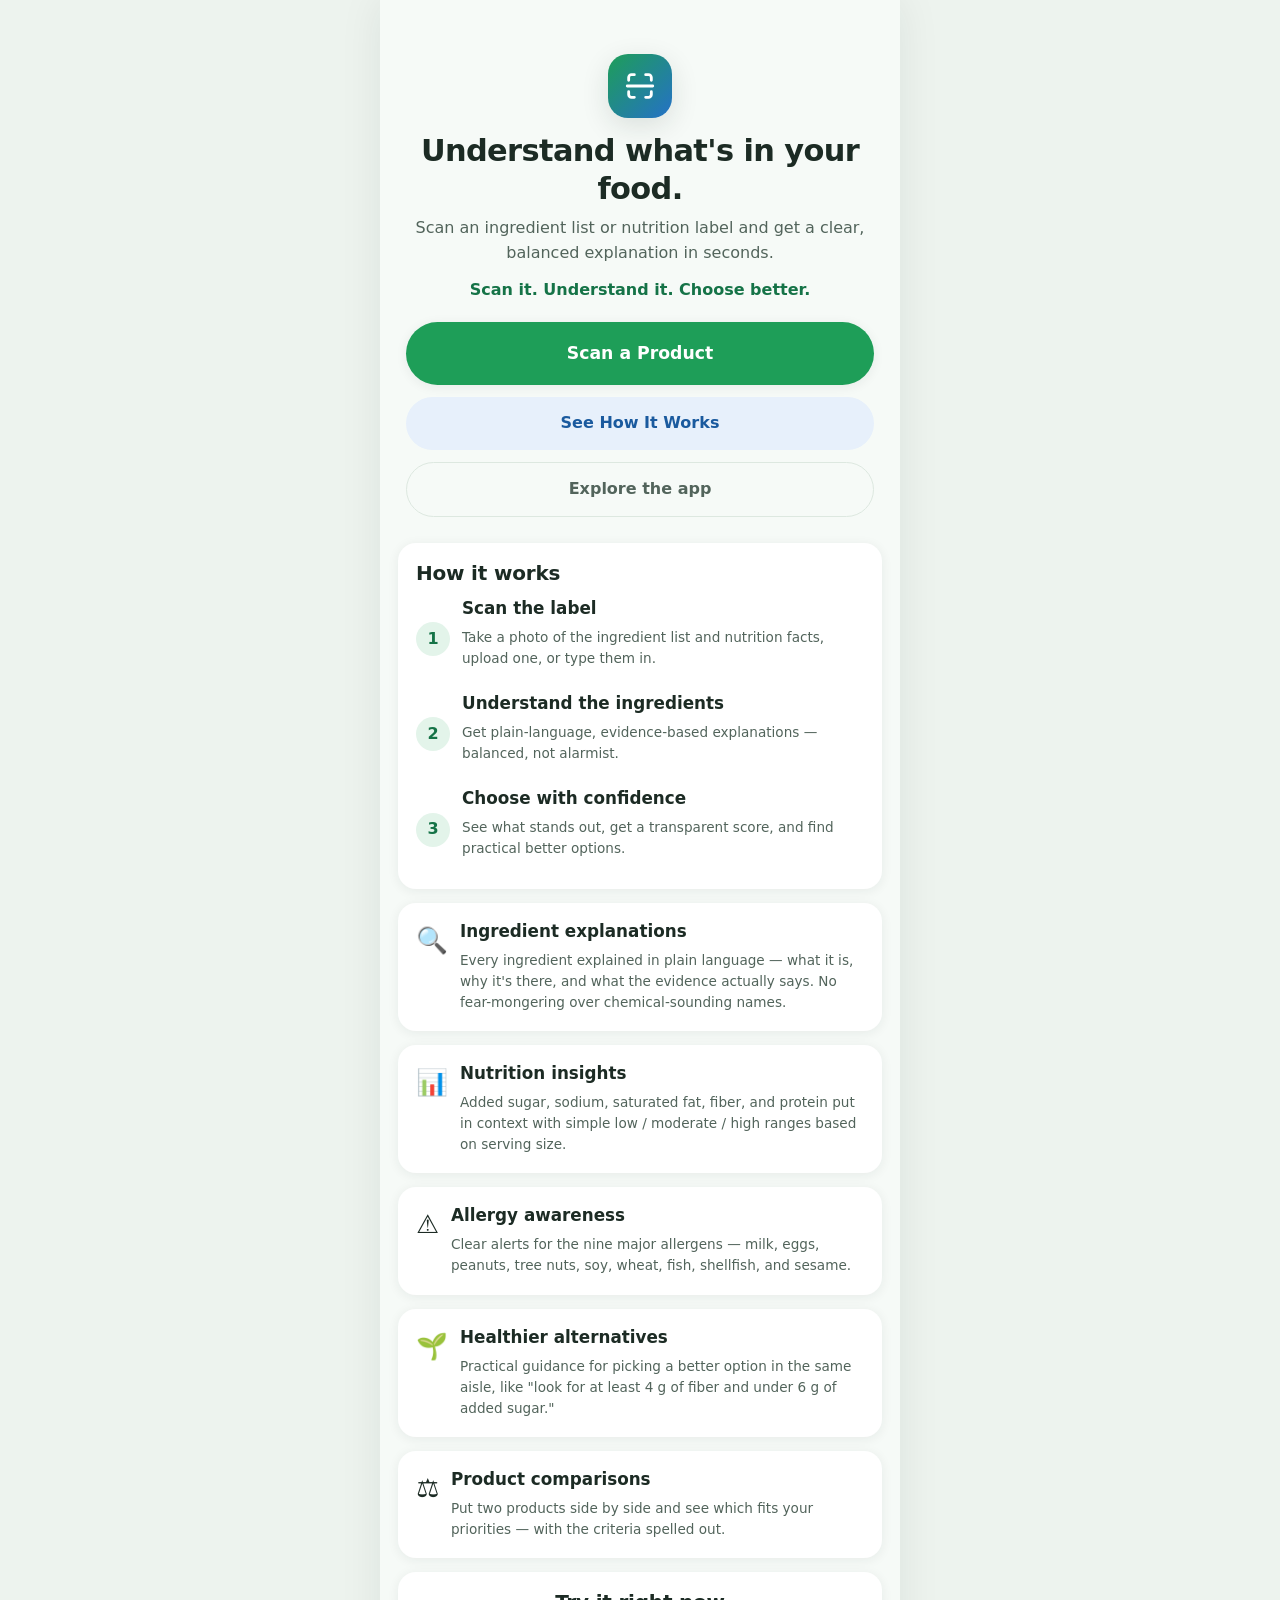
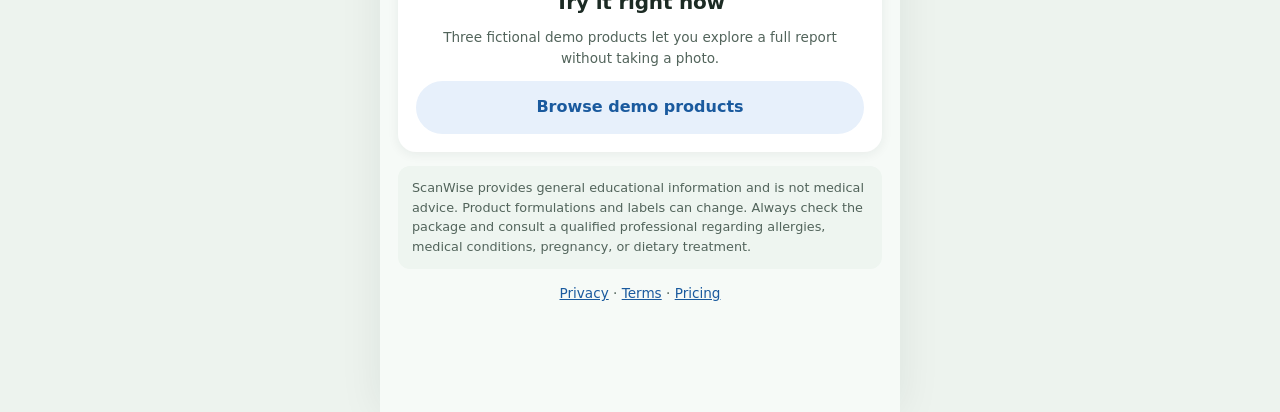
==== index.html @ dbd25b65 "ScanWise MVP: scan, understand, and compare food labels Mobile-first no-build SPA (ES modules) with " ====
<!DOCTYPE html>
<html lang="en">
<head>
  <meta charset="UTF-8" />
  <meta name="viewport" content="width=device-width, initial-scale=1.0, viewport-fit=cover" />
  <meta name="theme-color" content="#f6faf7" />
  <meta name="description" content="ScanWise — Scan a food label and get a clear, balanced explanation of the ingredients and nutrition. Scan it. Understand it. Choose better." />
  <title>ScanWise — Scan it. Understand it. Choose better.</title>
  <link rel="icon" href="data:image/svg+xml,<svg xmlns='http://www.w3.org/2000/svg' viewBox='0 0 100 100'><text y='.9em' font-size='90'>🥦</text></svg>" />
  <link rel="stylesheet" href="styles.css" />
</head>
<body>
  <div id="app-shell">
    <main id="app" tabindex="-1" aria-live="polite"></main>
    <nav id="bottom-nav" class="bottom-nav" aria-label="Main navigation">
      <a href="#/home" data-nav="home" class="nav-item" aria-label="Home">
        <svg viewBox="0 0 24 24" aria-hidden="true"><path d="M3 10.5 12 3l9 7.5" fill="none" stroke="currentColor" stroke-width="2" stroke-linecap="round" stroke-linejoin="round"/><path d="M5 9.5V21h14V9.5" fill="none" stroke="currentColor" stroke-width="2" stroke-linecap="round" stroke-linejoin="round"/></svg>
        <span>Home</span>
      </a>
      <a href="#/history" data-nav="history" class="nav-item" aria-label="History">
        <svg viewBox="0 0 24 24" aria-hidden="true"><circle cx="12" cy="12" r="9" fill="none" stroke="currentColor" stroke-width="2"/><path d="M12 7v5l3.5 2" fill="none" stroke="currentColor" stroke-width="2" stroke-linecap="round"/></svg>
        <span>History</span>
      </a>
      <a href="#/scan" data-nav="scan" class="nav-item nav-scan" aria-label="Scan a product">
        <span class="nav-scan-circle">
          <svg viewBox="0 0 24 24" aria-hidden="true"><path d="M4 8V6a2 2 0 0 1 2-2h2M16 4h2a2 2 0 0 1 2 2v2M20 16v2a2 2 0 0 1-2 2h-2M8 20H6a2 2 0 0 1-2-2v-2M3 12h18" fill="none" stroke="currentColor" stroke-width="2" stroke-linecap="round"/></svg>
        </span>
        <span>Scan</span>
      </a>
      <a href="#/favorites" data-nav="favorites" class="nav-item" aria-label="Favorites">
        <svg viewBox="0 0 24 24" aria-hidden="true"><path d="M12 20s-7-4.35-9.33-8.11C.9 9.03 2.5 5.5 6 5.5c2.06 0 3.4 1.1 4.25 2.3L12 10l1.75-2.2C14.6 6.6 15.94 5.5 18 5.5c3.5 0 5.1 3.53 3.33 6.39C19 15.65 12 20 12 20z" fill="none" stroke="currentColor" stroke-width="2" stroke-linejoin="round"/></svg>
        <span>Favorites</span>
      </a>
      <a href="#/profile" data-nav="profile" class="nav-item" aria-label="Profile">
        <svg viewBox="0 0 24 24" aria-hidden="true"><circle cx="12" cy="8" r="4" fill="none" stroke="currentColor" stroke-width="2"/><path d="M4 20c1.5-3.5 4.5-5 8-5s6.5 1.5 8 5" fill="none" stroke="currentColor" stroke-width="2" stroke-linecap="round"/></svg>
        <span>Profile</span>
      </a>
    </nav>
  </div>
  <div id="toast-region" role="status" aria-live="polite"></div>
  <script type="module" src="js/main.js"></script>
</body>
</html>
---- styles.css ----
/* ScanWise design system — mobile-first, light, friendly.
   Green = guidance/positive, Blue = information. Concern levels always pair
   color with a text label or icon (never color alone). */

:root {
  --bg: #f6faf7;
  --surface: #ffffff;
  --surface-2: #eef5f0;
  --ink: #1c2b24;
  --ink-soft: #52645b;
  --ink-faint: #7d8d85;
  --green: #1e9e58;
  --green-deep: #157347;
  --green-soft: #e3f4ea;
  --blue: #2571c7;
  --blue-deep: #1a5a9e;
  --blue-soft: #e7f0fb;
  --amber: #b45309;
  --amber-soft: #fdf1e0;
  --red: #b3403a;
  --red-soft: #fdeae8;
  --border: #dde8e0;
  --radius: 18px;
  --radius-sm: 12px;
  --shadow: 0 2px 12px rgba(28, 43, 36, 0.07);
  --shadow-lg: 0 8px 28px rgba(28, 43, 36, 0.12);
  --nav-height: 68px;
  --font: "Avenir Next", "Segoe UI", system-ui, -apple-system, "Helvetica Neue", Arial, sans-serif;
}

* { box-sizing: border-box; }

html { scroll-behavior: smooth; }

body {
  margin: 0;
  font-family: var(--font);
  background: var(--bg);
  color: var(--ink);
  line-height: 1.55;
  -webkit-font-smoothing: antialiased;
}

#app-shell {
  max-width: 520px;
  margin: 0 auto;
  min-height: 100vh;
  position: relative;
}

main#app {
  padding: 20px 18px calc(var(--nav-height) + 28px);
  outline: none;
  animation: fade-in 0.25s ease;
}

@keyframes fade-in {
  from { opacity: 0; transform: translateY(6px); }
  to { opacity: 1; transform: none; }
}

@media (prefers-reduced-motion: reduce) {
  *, *::before, *::after { animation: none !important; transition: none !important; }
}

h1, h2, h3 { line-height: 1.25; margin: 0 0 8px; }
h1 { font-size: 1.65rem; letter-spacing: -0.02em; }
h2 { font-size: 1.25rem; letter-spacing: -0.01em; }
h3 { font-size: 1.05rem; }
p { margin: 0 0 12px; }
a { color: var(--blue-deep); }

.muted { color: var(--ink-soft); }
.small { font-size: 0.85rem; }
.center { text-align: center; }

/* ——— Buttons ——— */
.btn {
  display: inline-flex;
  align-items: center;
  justify-content: center;
  gap: 8px;
  font: inherit;
  font-weight: 600;
  border: none;
  border-radius: 999px;
  padding: 14px 22px;
  min-height: 48px;
  cursor: pointer;
  text-decoration: none;
  transition: transform 0.12s ease, box-shadow 0.12s ease, background 0.12s ease;
  -webkit-tap-highlight-color: transparent;
}
.btn:active { transform: scale(0.97); }
.btn:focus-visible, a:focus-visible, .card-toggle:focus-visible, input:focus-visible, textarea:focus-visible, select:focus-visible {
  outline: 3px solid var(--blue);
  outline-offset: 2px;
}
.btn-primary { background: var(--green); color: #fff; box-shadow: var(--shadow); }
.btn-primary:hover { background: var(--green-deep); }
.btn-secondary { background: var(--blue-soft); color: var(--blue-deep); }
.btn-secondary:hover { background: #d8e7f8; }
.btn-ghost { background: transparent; color: var(--ink-soft); border: 1.5px solid var(--border); }
.btn-ghost:hover { background: var(--surface-2); }
.btn-danger { background: var(--red-soft); color: var(--red); }
.btn-block { width: 100%; }
.btn-big { padding: 18px 26px; font-size: 1.08rem; min-height: 58px; }
.btn svg { width: 22px; height: 22px; flex: none; }
.btn[disabled] { opacity: 0.55; cursor: not-allowed; }

/* ——— Cards ——— */
.card {
  background: var(--surface);
  border-radius: var(--radius);
  box-shadow: var(--shadow);
  padding: 18px;
  margin-bottom: 14px;
}
.card h2 { margin-bottom: 12px; }

.stack { display: flex; flex-direction: column; gap: 12px; }
.row { display: flex; align-items: center; gap: 12px; }
.row-between { display: flex; align-items: center; justify-content: space-between; gap: 12px; }

/* ——— Badges & levels ——— */
.badge {
  display: inline-flex;
  align-items: center;
  gap: 5px;
  padding: 4px 11px;
  border-radius: 999px;
  font-size: 0.8rem;
  font-weight: 600;
  white-space: nowrap;
}
.badge-green { background: var(--green-soft); color: var(--green-deep); }
.badge-blue { background: var(--blue-soft); color: var(--blue-deep); }
.badge-amber { background: var(--amber-soft); color: var(--amber); }
.badge-red { background: var(--red-soft); color: var(--red); }
.badge-gray { background: var(--surface-2); color: var(--ink-soft); }

/* ——— Score ring ——— */
.score-ring {
  width: 92px;
  height: 92px;
  border-radius: 50%;
  display: grid;
  place-items: center;
  flex: none;
  position: relative;
}
.score-ring .score-num { font-size: 1.7rem; font-weight: 700; line-height: 1; }
.score-ring .score-max { font-size: 0.7rem; color: var(--ink-soft); }
.score-inner {
  width: 74px; height: 74px; border-radius: 50%;
  background: var(--surface);
  display: flex; flex-direction: column; align-items: center; justify-content: center;
}

/* ——— Bottom navigation ——— */
.bottom-nav {
  position: fixed;
  bottom: 0;
  left: 50%;
  transform: translateX(-50%);
  width: 100%;
  max-width: 520px;
  height: var(--nav-height);
  background: rgba(255, 255, 255, 0.96);
  backdrop-filter: blur(8px);
  border-top: 1px solid var(--border);
  display: flex;
  justify-content: space-around;
  align-items: stretch;
  z-index: 50;
  padding-bottom: env(safe-area-inset-bottom);
}
.nav-item {
  flex: 1;
  display: flex;
  flex-direction: column;
  align-items: center;
  justify-content: center;
  gap: 3px;
  text-decoration: none;
  color: var(--ink-faint);
  font-size: 0.68rem;
  font-weight: 600;
  min-width: 48px;
}
.nav-item svg { width: 24px; height: 24px; }
.nav-item.active { color: var(--green-deep); }
.nav-scan { position: relative; color: var(--ink-faint); }
.nav-scan-circle {
  width: 52px; height: 52px;
  margin-top: -26px;
  border-radius: 50%;
  background: linear-gradient(135deg, var(--green), var(--blue));
  color: #fff;
  display: grid;
  place-items: center;
  box-shadow: var(--shadow-lg);
  border: 3px solid var(--bg);
}
.nav-scan-circle svg { width: 24px; height: 24px; }
.nav-scan.active span:last-child { color: var(--green-deep); }

/* ——— Forms ——— */
label.field-label { display: block; font-weight: 600; font-size: 0.9rem; margin: 0 0 6px; }
input[type="text"], input[type="email"], input[type="password"], input[type="search"], textarea, select {
  width: 100%;
  font: inherit;
  color: var(--ink);
  background: var(--surface);
  border: 1.5px solid var(--border);
  border-radius: var(--radius-sm);
  padding: 12px 14px;
  min-height: 48px;
}
textarea { min-height: 110px; resize: vertical; }

.check-row {
  display: flex;
  align-items: center;
  gap: 12px;
  padding: 12px 4px;
  border-bottom: 1px solid var(--surface-2);
  cursor: pointer;
  min-height: 48px;
}
.check-row:last-child { border-bottom: none; }
.check-row input[type="checkbox"] {
  width: 22px; height: 22px;
  accent-color: var(--green);
  flex: none;
}

/* ——— Expandable ingredient cards ——— */
.ing-card {
  border: 1.5px solid var(--border);
  border-radius: var(--radius-sm);
  margin-bottom: 10px;
  overflow: hidden;
  background: var(--surface);
}
.card-toggle {
  width: 100%;
  display: flex;
  align-items: center;
  justify-content: space-between;
  gap: 10px;
  font: inherit;
  font-weight: 600;
  background: none;
  border: none;
  padding: 14px;
  cursor: pointer;
  text-align: left;
  min-height: 48px;
}
.card-toggle .chev { transition: transform 0.2s ease; flex: none; width: 18px; height: 18px; color: var(--ink-faint); }
.ing-card[data-open="true"] .chev { transform: rotate(180deg); }
.ing-body { padding: 0 14px 14px; display: none; }
.ing-card[data-open="true"] .ing-body { display: block; animation: fade-in 0.2s ease; }
.ing-body dt { font-weight: 600; font-size: 0.82rem; color: var(--ink-soft); margin-top: 10px; }
.ing-body dd { margin: 2px 0 0; font-size: 0.92rem; }

/* ——— Nutrition grid ——— */
.nutri-grid {
  display: grid;
  grid-template-columns: 1fr 1fr;
  gap: 10px;
}
.nutri-cell {
  background: var(--surface-2);
  border-radius: var(--radius-sm);
  padding: 12px;
}
.nutri-cell .nutri-name { font-size: 0.78rem; font-weight: 600; color: var(--ink-soft); }
.nutri-cell .nutri-value { font-size: 1.15rem; font-weight: 700; margin: 2px 0 6px; }

/* ——— Landing ——— */
.hero {
  text-align: center;
  padding: 34px 8px 26px;
}
.logo-mark {
  width: 64px; height: 64px;
  border-radius: 20px;
  background: linear-gradient(135deg, var(--green), var(--blue));
  display: inline-grid;
  place-items: center;
  color: #fff;
  box-shadow: var(--shadow-lg);
  margin-bottom: 14px;
}
.logo-mark svg { width: 34px; height: 34px; }
.hero h1 { font-size: 1.9rem; }
.tagline { color: var(--green-deep); font-weight: 600; }

.step-num {
  width: 34px; height: 34px;
  border-radius: 50%;
  background: var(--green-soft);
  color: var(--green-deep);
  font-weight: 700;
  display: grid;
  place-items: center;
  flex: none;
}

/* ——— Scan page ——— */
.scan-option {
  display: flex;
  align-items: center;
  gap: 14px;
  width: 100%;
  font: inherit;
  text-align: left;
  background: var(--surface);
  border: 1.5px solid var(--border);
  border-radius: var(--radius);
  padding: 16px;
  cursor: pointer;
  transition: border-color 0.12s ease, box-shadow 0.12s ease;
  min-height: 72px;
}
.scan-option:hover { border-color: var(--green); box-shadow: var(--shadow); }
.scan-option .opt-icon {
  width: 46px; height: 46px;
  border-radius: 14px;
  display: grid;
  place-items: center;
  flex: none;
}
.scan-option .opt-icon svg { width: 24px; height: 24px; }

.preview-wrap { position: relative; border-radius: var(--radius); overflow: hidden; background: #0b1512; }
.preview-wrap canvas, .preview-wrap img { display: block; width: 100%; height: auto; touch-action: none; }
.crop-hint {
  position: absolute; inset: auto 0 0 0;
  background: rgba(11, 21, 18, 0.72);
  color: #fff;
  font-size: 0.8rem;
  padding: 8px 12px;
  text-align: center;
}

/* ——— History list ——— */
.scan-item {
  display: flex;
  align-items: center;
  gap: 12px;
  background: var(--surface);
  border-radius: var(--radius);
  box-shadow: var(--shadow);
  padding: 12px;
  margin-bottom: 10px;
  text-decoration: none;
  color: inherit;
}
.scan-thumb {
  width: 52px; height: 52px;
  border-radius: var(--radius-sm);
  background: var(--surface-2);
  display: grid;
  place-items: center;
  font-size: 1.5rem;
  flex: none;
  overflow: hidden;
}
.scan-thumb img { width: 100%; height: 100%; object-fit: cover; }
.scan-item .scan-meta { flex: 1; min-width: 0; }
.scan-item .scan-title { font-weight: 600; overflow: hidden; text-overflow: ellipsis; white-space: nowrap; }
.icon-btn {
  background: none;
  border: none;
  cursor: pointer;
  padding: 10px;
  min-width: 44px; min-height: 44px;
  display: grid;
  place-items: center;
  color: var(--ink-faint);
  border-radius: 50%;
}
.icon-btn:hover { background: var(--surface-2); }
.icon-btn svg { width: 22px; height: 22px; }
.icon-btn.fav-on { color: #d3455b; }

/* ——— Compare table ——— */
.compare-table { width: 100%; border-collapse: collapse; font-size: 0.9rem; }
.compare-table th, .compare-table td { padding: 10px 8px; text-align: left; border-bottom: 1px solid var(--surface-2); vertical-align: top; }
.compare-table th { font-size: 0.78rem; color: var(--ink-soft); }
.compare-better { font-weight: 700; color: var(--green-deep); }

/* ——— Toast ——— */
#toast-region {
  position: fixed;
  bottom: calc(var(--nav-height) + 16px);
  left: 50%;
  transform: translateX(-50%);
  z-index: 100;
  width: min(92vw, 440px);
  pointer-events: none;
}
.toast {
  background: var(--ink);
  color: #fff;
  border-radius: var(--radius-sm);
  padding: 12px 16px;
  margin-top: 8px;
  box-shadow: var(--shadow-lg);
  animation: fade-in 0.25s ease;
  font-size: 0.92rem;
}
.toast-error { background: var(--red); }

/* ——— Progress / spinner ——— */
.progress-bar { height: 8px; background: var(--surface-2); border-radius: 999px; overflow: hidden; }
.progress-fill { height: 100%; background: linear-gradient(90deg, var(--green), var(--blue)); border-radius: 999px; transition: width 0.2s ease; }
.spinner {
  width: 26px; height: 26px;
  border: 3px solid var(--green-soft);
  border-top-color: var(--green);
  border-radius: 50%;
  animation: spin 0.9s linear infinite;
  display: inline-block;
}
@keyframes spin { to { transform: rotate(360deg); } }

/* ——— Pricing ——— */
.plan-card { border: 2px solid var(--border); border-radius: var(--radius); padding: 18px; background: var(--surface); }
.plan-card.plan-plus { border-color: var(--green); position: relative; }
.plan-price { font-size: 1.9rem; font-weight: 700; }
.plan-card ul { padding-left: 20px; margin: 10px 0; }
.plan-card li { margin-bottom: 6px; }

.disclaimer {
  font-size: 0.8rem;
  color: var(--ink-soft);
  background: var(--surface-2);
  border-radius: var(--radius-sm);
  padding: 12px 14px;
}

.empty-state { text-align: center; padding: 40px 16px; color: var(--ink-soft); }
.empty-state .empty-emoji { font-size: 2.6rem; display: block; margin-bottom: 10px; }

.demo-tag { font-size: 0.72rem; font-weight: 700; letter-spacing: 0.04em; text-transform: uppercase; color: var(--blue-deep); background: var(--blue-soft); border-radius: 6px; padding: 2px 7px; }

@media (min-width: 700px) {
  body { background: #edf3ee; }
  #app-shell { background: var(--bg); box-shadow: 0 0 40px rgba(28,43,36,0.08); min-height: 100vh; }
}
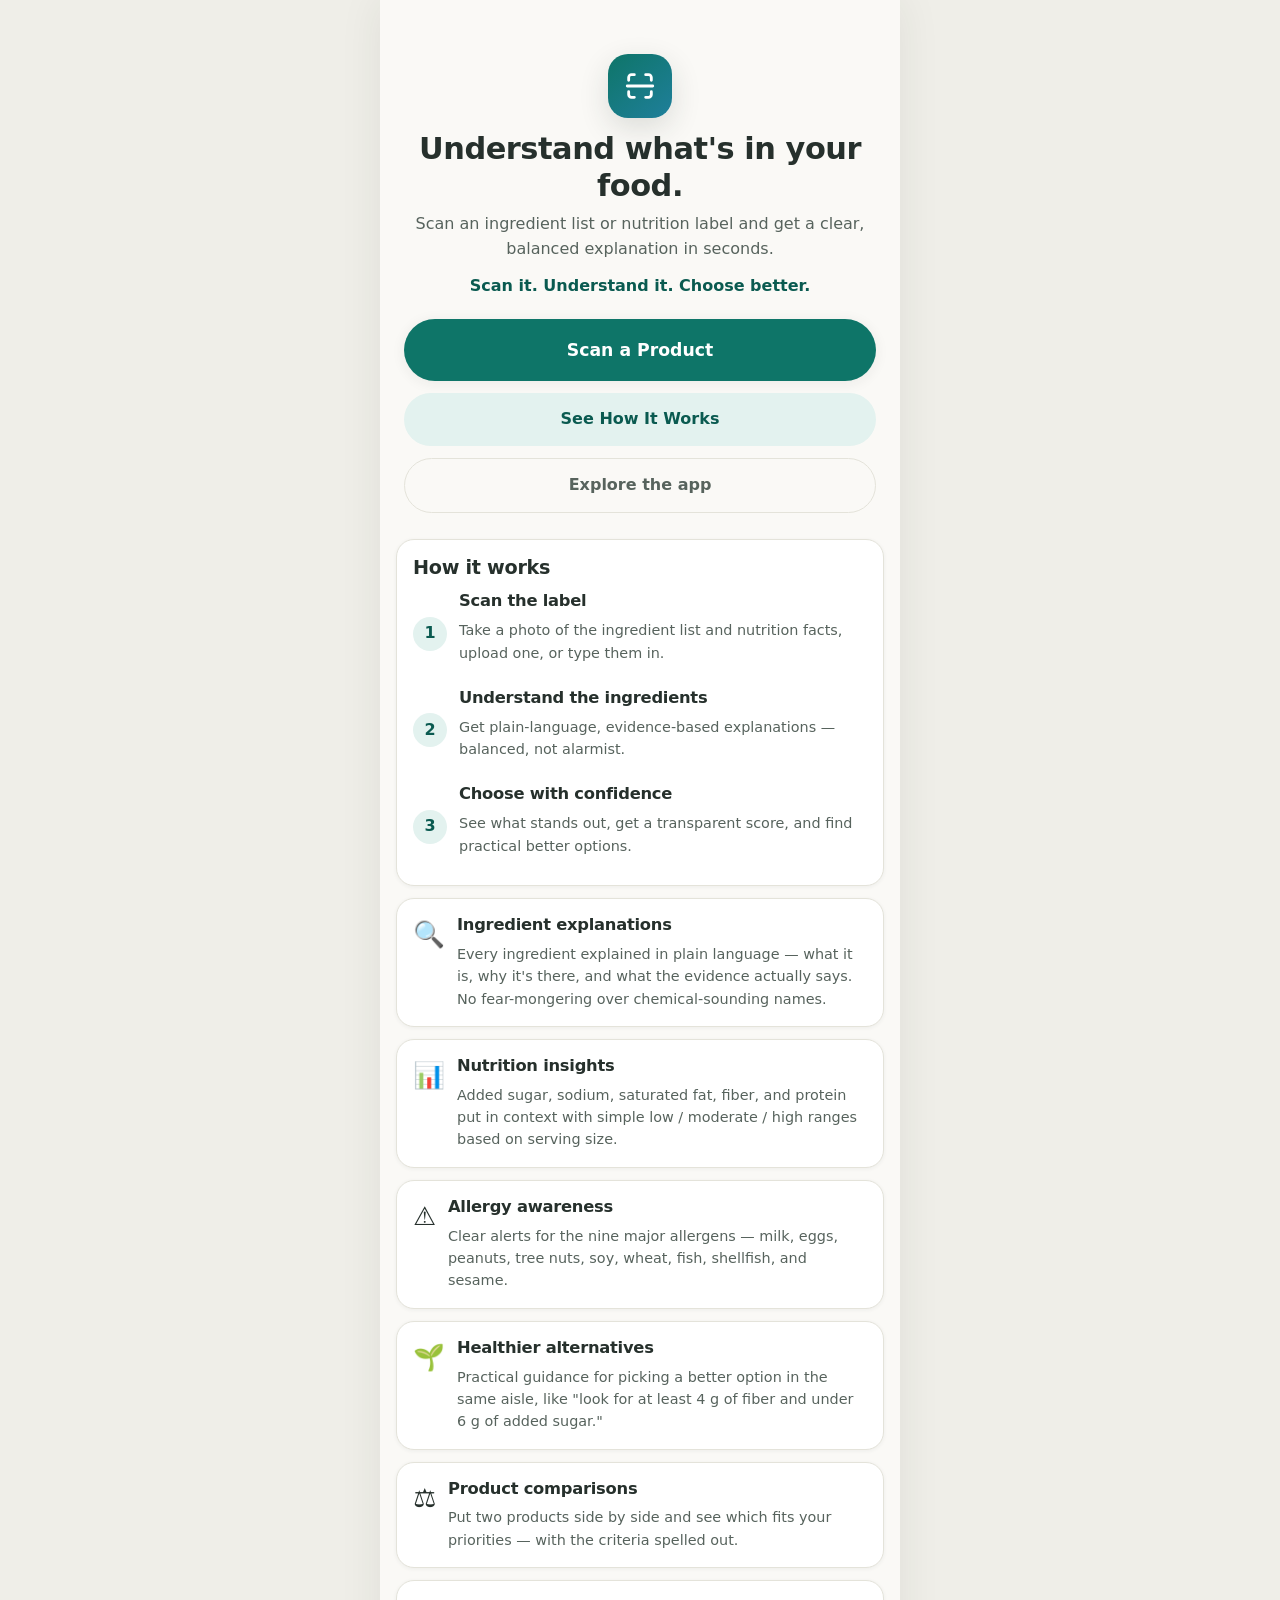
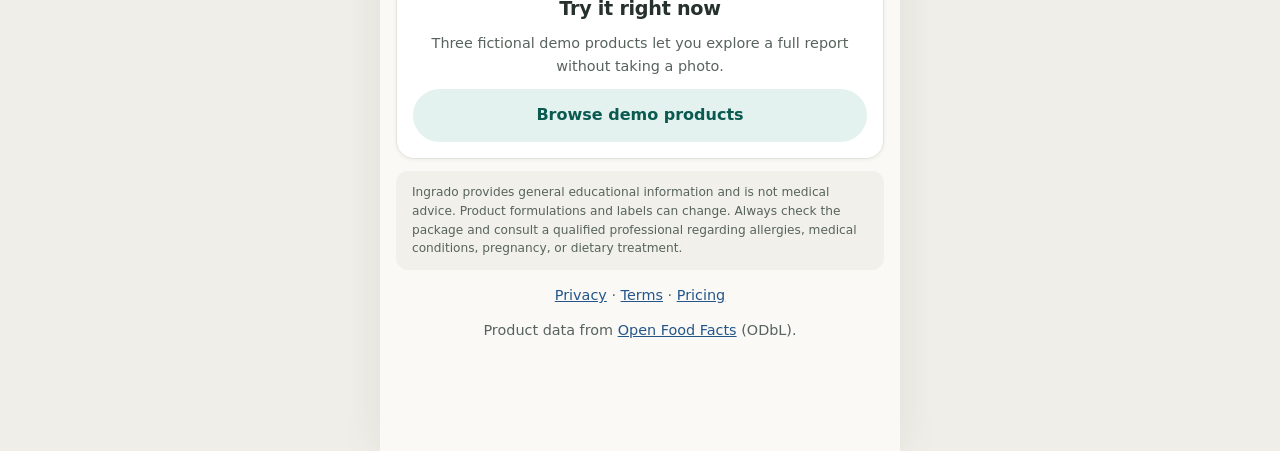
==== commit d669e25b: "Rebrand: ScanWise -> Ingrado Play Store search showed the ScanWise name is crowded, including a dire" ====
--- a/index.html
+++ b/index.html
@@ -4,9 +4,11 @@
   <meta charset="UTF-8" />
   <meta name="viewport" content="width=device-width, initial-scale=1.0, viewport-fit=cover" />
   <meta name="theme-color" content="#f6faf7" />
-  <meta name="description" content="ScanWise — Scan a food label and get a clear, balanced explanation of the ingredients and nutrition. Scan it. Understand it. Choose better." />
-  <title>ScanWise — Scan it. Understand it. Choose better.</title>
-  <link rel="icon" href="data:image/svg+xml,<svg xmlns='http://www.w3.org/2000/svg' viewBox='0 0 100 100'><text y='.9em' font-size='90'>🥦</text></svg>" />
+  <meta name="description" content="Ingrado — Scan a food label and get a clear, balanced explanation of the ingredients and nutrition. Scan it. Understand it. Choose better." />
+  <title>Ingrado — Scan it. Understand it. Choose better.</title>
+  <link rel="icon" href="icon.svg" type="image/svg+xml" />
+  <link rel="apple-touch-icon" href="icon.svg" />
+  <link rel="manifest" href="manifest.webmanifest" />
   <link rel="stylesheet" href="styles.css" />
 </head>
 <body>
--- a/styles.css
+++ b/styles.css
@@ -1,31 +1,90 @@
-/* ScanWise design system — mobile-first, light, friendly.
-   Green = guidance/positive, Blue = information. Concern levels always pair
-   color with a text label or icon (never color alone). */
+/* ==========================================================================
+   Ingrado design system
+   --------------------------------------------------------------------------
+   Token-first: every color, space, radius, shadow, and duration used by the
+   app is defined here. Components reference tokens only — no arbitrary
+   values scattered through views.
+
+   Personality: clean, calm, fresh, trustworthy. Deep teal = trust/primary.
+   Green is an ACTION/positive accent — it never by itself means "healthy",
+   and red never by itself means "dangerous": every colored signal is always
+   paired with a text label.
+   ========================================================================== */
 
 :root {
-  --bg: #f6faf7;
+  /* ——— Color tokens ——— */
+  --color-primary: #0e7568;        /* deep teal — trust, primary actions */
+  --color-primary-deep: #0a5a50;
+  --color-primary-soft: #e3f2ef;
+  --color-action: #1e9e58;         /* fresh green — positive actions */
+  --color-info: #2f6fb2;           /* soft blue — information */
+  --color-info-deep: #24568a;
+  --color-info-soft: #e9f1f9;
+  --color-attention: #b45309;      /* warm amber — attention */
+  --color-attention-soft: #fdf1e0;
+  --color-critical: #b3403a;       /* muted red — meaningful warnings only */
+  --color-critical-soft: #fdeae8;
+  --color-success-soft: #e3f4ea;
+  --color-premium: #6d5bb8;
+  --color-premium-soft: #efecfa;
+
+  --bg: #faf9f6;                   /* warm off-white */
   --surface: #ffffff;
-  --surface-2: #eef5f0;
-  --ink: #1c2b24;
-  --ink-soft: #52645b;
-  --ink-faint: #7d8d85;
-  --green: #1e9e58;
+  --surface-2: #f1f0ea;
+  --ink: #26302c;                  /* dark charcoal, not pure black */
+  --ink-soft: #57635d;
+  --ink-faint: #7f8b85;
+  --border: #e4e3da;
+  --focus: #2563eb;
+  --disabled: #c9cec9;
+
+  /* Back-compat aliases (older components reference these) */
+  --green: var(--color-action);
   --green-deep: #157347;
-  --green-soft: #e3f4ea;
-  --blue: #2571c7;
-  --blue-deep: #1a5a9e;
-  --blue-soft: #e7f0fb;
-  --amber: #b45309;
-  --amber-soft: #fdf1e0;
-  --red: #b3403a;
-  --red-soft: #fdeae8;
-  --border: #dde8e0;
+  --green-soft: var(--color-success-soft);
+  --blue: var(--color-info);
+  --blue-deep: var(--color-info-deep);
+  --blue-soft: var(--color-info-soft);
+  --amber: var(--color-attention);
+  --amber-soft: var(--color-attention-soft);
+  --red: var(--color-critical);
+  --red-soft: var(--color-critical-soft);
+
+  /* ——— Spacing tokens ——— */
+  --space-1: 4px;
+  --space-2: 8px;
+  --space-3: 12px;
+  --space-4: 16px;
+  --space-5: 20px;
+  --space-6: 28px;
+  --space-7: 40px;
+
+  /* ——— Shape & elevation ——— */
+  --radius-sm: 12px;
   --radius: 18px;
-  --radius-sm: 12px;
-  --shadow: 0 2px 12px rgba(28, 43, 36, 0.07);
-  --shadow-lg: 0 8px 28px rgba(28, 43, 36, 0.12);
-  --nav-height: 68px;
+  --radius-lg: 24px;
+  --shadow-sm: 0 1px 4px rgba(38, 48, 44, 0.06);
+  --shadow: 0 2px 14px rgba(38, 48, 44, 0.07);
+  --shadow-lg: 0 10px 30px rgba(38, 48, 44, 0.14);
+
+  /* ——— Motion ——— */
+  --dur-fast: 140ms;
+  --dur: 220ms;
+  --ease: cubic-bezier(0.2, 0.8, 0.3, 1);
+
+  /* ——— Typography scale ——— */
   --font: "Avenir Next", "Segoe UI", system-ui, -apple-system, "Helvetica Neue", Arial, sans-serif;
+  --text-display: 1.9rem;
+  --text-title: 1.55rem;
+  --text-section: 1.2rem;
+  --text-card: 1.02rem;
+  --text-body: 1rem;
+  --text-support: 0.9rem;
+  --text-label: 0.84rem;
+  --text-caption: 0.76rem;
+  --text-score: 1.7rem;
+
+  --nav-height: 70px;
 }
 
 * { box-sizing: border-box; }
@@ -49,9 +108,9 @@
 }
 
 main#app {
-  padding: 20px 18px calc(var(--nav-height) + 28px);
+  padding: var(--space-5) var(--space-4) calc(var(--nav-height) + var(--space-6));
   outline: none;
-  animation: fade-in 0.25s ease;
+  animation: fade-in var(--dur) var(--ease);
 }
 
 @keyframes fade-in {
@@ -63,15 +122,15 @@
   *, *::before, *::after { animation: none !important; transition: none !important; }
 }
 
-h1, h2, h3 { line-height: 1.25; margin: 0 0 8px; }
-h1 { font-size: 1.65rem; letter-spacing: -0.02em; }
-h2 { font-size: 1.25rem; letter-spacing: -0.01em; }
-h3 { font-size: 1.05rem; }
-p { margin: 0 0 12px; }
-a { color: var(--blue-deep); }
+h1, h2, h3 { line-height: 1.22; margin: 0 0 var(--space-2); letter-spacing: -0.015em; }
+h1 { font-size: var(--text-title); }
+h2 { font-size: var(--text-section); }
+h3 { font-size: var(--text-card); }
+p { margin: 0 0 var(--space-3); }
+a { color: var(--color-info-deep); }
 
 .muted { color: var(--ink-soft); }
-.small { font-size: 0.85rem; }
+.small { font-size: var(--text-support); }
 .center { text-align: center; }
 
 /* ——— Buttons ——— */
@@ -79,30 +138,33 @@
   display: inline-flex;
   align-items: center;
   justify-content: center;
-  gap: 8px;
+  gap: var(--space-2);
   font: inherit;
   font-weight: 600;
+  font-size: var(--text-body);
   border: none;
   border-radius: 999px;
   padding: 14px 22px;
   min-height: 48px;
   cursor: pointer;
   text-decoration: none;
-  transition: transform 0.12s ease, box-shadow 0.12s ease, background 0.12s ease;
+  transition: transform var(--dur-fast) var(--ease), box-shadow var(--dur-fast) var(--ease),
+              background var(--dur-fast) var(--ease), opacity var(--dur-fast) var(--ease);
   -webkit-tap-highlight-color: transparent;
 }
 .btn:active { transform: scale(0.97); }
-.btn:focus-visible, a:focus-visible, .card-toggle:focus-visible, input:focus-visible, textarea:focus-visible, select:focus-visible {
-  outline: 3px solid var(--blue);
+.btn:focus-visible, a:focus-visible, .card-toggle:focus-visible, .chip:focus-visible,
+input:focus-visible, textarea:focus-visible, select:focus-visible {
+  outline: 3px solid var(--focus);
   outline-offset: 2px;
 }
-.btn-primary { background: var(--green); color: #fff; box-shadow: var(--shadow); }
-.btn-primary:hover { background: var(--green-deep); }
-.btn-secondary { background: var(--blue-soft); color: var(--blue-deep); }
-.btn-secondary:hover { background: #d8e7f8; }
+.btn-primary { background: var(--color-primary); color: #fff; box-shadow: var(--shadow); }
+.btn-primary:hover { background: var(--color-primary-deep); }
+.btn-secondary { background: var(--color-primary-soft); color: var(--color-primary-deep); }
+.btn-secondary:hover { background: #d3e8e3; }
 .btn-ghost { background: transparent; color: var(--ink-soft); border: 1.5px solid var(--border); }
 .btn-ghost:hover { background: var(--surface-2); }
-.btn-danger { background: var(--red-soft); color: var(--red); }
+.btn-danger { background: var(--color-critical-soft); color: var(--color-critical); }
 .btn-block { width: 100%; }
 .btn-big { padding: 18px 26px; font-size: 1.08rem; min-height: 58px; }
 .btn svg { width: 22px; height: 22px; flex: none; }
@@ -112,17 +174,66 @@
 .card {
   background: var(--surface);
   border-radius: var(--radius);
-  box-shadow: var(--shadow);
-  padding: 18px;
-  margin-bottom: 14px;
-}
-.card h2 { margin-bottom: 12px; }
-
-.stack { display: flex; flex-direction: column; gap: 12px; }
-.row { display: flex; align-items: center; gap: 12px; }
-.row-between { display: flex; align-items: center; justify-content: space-between; gap: 12px; }
-
-/* ——— Badges & levels ——— */
+  box-shadow: var(--shadow-sm);
+  border: 1px solid var(--border);
+  padding: var(--space-4);
+  margin-bottom: var(--space-3);
+}
+.card h2 { margin-bottom: var(--space-3); }
+
+.stack { display: flex; flex-direction: column; gap: var(--space-3); }
+.row { display: flex; align-items: center; gap: var(--space-3); }
+.row-between { display: flex; align-items: center; justify-content: space-between; gap: var(--space-3); }
+
+/* ——— Hero scan card (home) ——— */
+.scan-hero {
+  background: linear-gradient(150deg, var(--color-primary) 0%, #14877a 55%, #1f7f9b 100%);
+  color: #fff;
+  border: none;
+  border-radius: var(--radius-lg);
+  box-shadow: var(--shadow-lg);
+  padding: var(--space-5);
+  margin-bottom: var(--space-4);
+}
+.scan-hero h2 { color: #fff; margin-bottom: var(--space-1); }
+.scan-hero p { color: rgba(255, 255, 255, 0.85); }
+.scan-hero .btn-hero {
+  background: #fff;
+  color: var(--color-primary-deep);
+  box-shadow: 0 4px 14px rgba(0, 0, 0, 0.18);
+}
+.scan-hero .btn-hero:hover { background: #f2faf8; }
+.scan-hero .btn-hero-ghost {
+  background: rgba(255, 255, 255, 0.14);
+  color: #fff;
+  border: 1.5px solid rgba(255, 255, 255, 0.4);
+}
+
+/* Quick actions */
+.quick-grid { display: grid; grid-template-columns: repeat(3, 1fr); gap: var(--space-2); margin-bottom: var(--space-4); }
+.quick-action {
+  background: var(--surface);
+  border: 1px solid var(--border);
+  border-radius: var(--radius-sm);
+  box-shadow: var(--shadow-sm);
+  padding: var(--space-3) var(--space-2);
+  text-align: center;
+  text-decoration: none;
+  color: var(--ink);
+  font-size: var(--text-label);
+  font-weight: 600;
+  min-height: 72px;
+  display: flex;
+  flex-direction: column;
+  align-items: center;
+  justify-content: center;
+  gap: var(--space-1);
+  transition: box-shadow var(--dur-fast) var(--ease), transform var(--dur-fast) var(--ease);
+}
+.quick-action:hover { box-shadow: var(--shadow); transform: translateY(-1px); }
+.quick-action .qa-emoji { font-size: 1.35rem; }
+
+/* ——— Badges ——— */
 .badge {
   display: inline-flex;
   align-items: center;
@@ -133,28 +244,88 @@
   font-weight: 600;
   white-space: nowrap;
 }
-.badge-green { background: var(--green-soft); color: var(--green-deep); }
-.badge-blue { background: var(--blue-soft); color: var(--blue-deep); }
-.badge-amber { background: var(--amber-soft); color: var(--amber); }
-.badge-red { background: var(--red-soft); color: var(--red); }
+.badge-green { background: var(--color-success-soft); color: var(--green-deep); }
+.badge-blue { background: var(--color-info-soft); color: var(--color-info-deep); }
+.badge-amber { background: var(--color-attention-soft); color: var(--color-attention); }
+.badge-red { background: var(--color-critical-soft); color: var(--color-critical); }
 .badge-gray { background: var(--surface-2); color: var(--ink-soft); }
+.badge-premium { background: var(--color-premium-soft); color: var(--color-premium); }
+
+/* ——— Filter chips ——— */
+.chip {
+  display: inline-flex;
+  align-items: center;
+  gap: 6px;
+  font: inherit;
+  font-size: var(--text-label);
+  font-weight: 600;
+  padding: 7px 14px;
+  min-height: 36px;
+  border-radius: 999px;
+  border: 1.5px solid var(--border);
+  background: var(--surface);
+  color: var(--ink-soft);
+  cursor: pointer;
+  transition: background var(--dur-fast) var(--ease), border-color var(--dur-fast) var(--ease);
+}
+.chip[aria-pressed="true"], .chip.chip-on {
+  background: var(--color-primary);
+  border-color: var(--color-primary);
+  color: #fff;
+}
 
 /* ——— Score ring ——— */
 .score-ring {
-  width: 92px;
-  height: 92px;
+  width: 92px; height: 92px;
   border-radius: 50%;
-  display: grid;
-  place-items: center;
+  display: grid; place-items: center;
   flex: none;
-  position: relative;
-}
-.score-ring .score-num { font-size: 1.7rem; font-weight: 700; line-height: 1; }
+}
+.score-ring .score-num { font-size: var(--text-score); font-weight: 700; line-height: 1; }
 .score-ring .score-max { font-size: 0.7rem; color: var(--ink-soft); }
 .score-inner {
   width: 74px; height: 74px; border-radius: 50%;
   background: var(--surface);
   display: flex; flex-direction: column; align-items: center; justify-content: center;
+}
+
+/* ——— Headline summary ——— */
+.headline-card {
+  border-left: 5px solid var(--color-primary);
+  background: var(--surface);
+  border-radius: var(--radius-sm);
+  padding: var(--space-3) var(--space-4);
+  margin: var(--space-3) 0;
+}
+.headline-card .headline { font-weight: 700; font-size: var(--text-card); margin: 0; }
+
+/* Segmented control (Quick / Full report views) */
+.seg {
+  display: flex;
+  background: var(--surface-2);
+  border-radius: 999px;
+  padding: 3px;
+  gap: 2px;
+  margin: var(--space-3) 0;
+}
+.seg button {
+  flex: 1;
+  font: inherit;
+  font-weight: 600;
+  font-size: var(--text-label);
+  border: none;
+  background: transparent;
+  color: var(--ink-soft);
+  border-radius: 999px;
+  padding: 9px 10px;
+  min-height: 40px;
+  cursor: pointer;
+  transition: background var(--dur-fast) var(--ease), color var(--dur-fast) var(--ease);
+}
+.seg button[aria-pressed="true"] {
+  background: var(--surface);
+  color: var(--ink);
+  box-shadow: var(--shadow-sm);
 }
 
 /* ——— Bottom navigation ——— */
@@ -166,8 +337,8 @@
   width: 100%;
   max-width: 520px;
   height: var(--nav-height);
-  background: rgba(255, 255, 255, 0.96);
-  backdrop-filter: blur(8px);
+  background: rgba(255, 255, 255, 0.97);
+  backdrop-filter: blur(10px);
   border-top: 1px solid var(--border);
   display: flex;
   justify-content: space-around;
@@ -189,24 +360,26 @@
   min-width: 48px;
 }
 .nav-item svg { width: 24px; height: 24px; }
-.nav-item.active { color: var(--green-deep); }
+.nav-item.active { color: var(--color-primary-deep); }
 .nav-scan { position: relative; color: var(--ink-faint); }
 .nav-scan-circle {
-  width: 52px; height: 52px;
-  margin-top: -26px;
+  width: 54px; height: 54px;
+  margin-top: -28px;
   border-radius: 50%;
-  background: linear-gradient(135deg, var(--green), var(--blue));
+  background: linear-gradient(140deg, var(--color-primary), #1f7f9b);
   color: #fff;
   display: grid;
   place-items: center;
   box-shadow: var(--shadow-lg);
   border: 3px solid var(--bg);
-}
+  transition: transform var(--dur-fast) var(--ease);
+}
+.nav-scan:active .nav-scan-circle { transform: scale(0.94); }
 .nav-scan-circle svg { width: 24px; height: 24px; }
-.nav-scan.active span:last-child { color: var(--green-deep); }
+.nav-scan.active span:last-child { color: var(--color-primary-deep); }
 
 /* ——— Forms ——— */
-label.field-label { display: block; font-weight: 600; font-size: 0.9rem; margin: 0 0 6px; }
+label.field-label { display: block; font-weight: 600; font-size: var(--text-support); margin: 0 0 6px; }
 input[type="text"], input[type="email"], input[type="password"], input[type="search"], textarea, select {
   width: 100%;
   font: inherit;
@@ -222,8 +395,8 @@
 .check-row {
   display: flex;
   align-items: center;
-  gap: 12px;
-  padding: 12px 4px;
+  gap: var(--space-3);
+  padding: var(--space-3) var(--space-1);
   border-bottom: 1px solid var(--surface-2);
   cursor: pointer;
   min-height: 48px;
@@ -231,7 +404,7 @@
 .check-row:last-child { border-bottom: none; }
 .check-row input[type="checkbox"] {
   width: 22px; height: 22px;
-  accent-color: var(--green);
+  accent-color: var(--color-primary);
   flex: none;
 }
 
@@ -258,51 +431,39 @@
   text-align: left;
   min-height: 48px;
 }
-.card-toggle .chev { transition: transform 0.2s ease; flex: none; width: 18px; height: 18px; color: var(--ink-faint); }
+.card-toggle .chev { transition: transform var(--dur) var(--ease); flex: none; width: 18px; height: 18px; color: var(--ink-faint); }
 .ing-card[data-open="true"] .chev { transform: rotate(180deg); }
 .ing-body { padding: 0 14px 14px; display: none; }
-.ing-card[data-open="true"] .ing-body { display: block; animation: fade-in 0.2s ease; }
+.ing-card[data-open="true"] .ing-body { display: block; animation: fade-in var(--dur) var(--ease); }
 .ing-body dt { font-weight: 600; font-size: 0.82rem; color: var(--ink-soft); margin-top: 10px; }
 .ing-body dd { margin: 2px 0 0; font-size: 0.92rem; }
 
 /* ——— Nutrition grid ——— */
-.nutri-grid {
-  display: grid;
-  grid-template-columns: 1fr 1fr;
-  gap: 10px;
-}
-.nutri-cell {
-  background: var(--surface-2);
-  border-radius: var(--radius-sm);
-  padding: 12px;
-}
+.nutri-grid { display: grid; grid-template-columns: 1fr 1fr; gap: 10px; }
+.nutri-cell { background: var(--surface-2); border-radius: var(--radius-sm); padding: var(--space-3); }
 .nutri-cell .nutri-name { font-size: 0.78rem; font-weight: 600; color: var(--ink-soft); }
 .nutri-cell .nutri-value { font-size: 1.15rem; font-weight: 700; margin: 2px 0 6px; }
 
-/* ——— Landing ——— */
-.hero {
-  text-align: center;
-  padding: 34px 8px 26px;
-}
+/* ——— Landing / hero ——— */
+.hero { text-align: center; padding: 34px 8px 26px; }
 .logo-mark {
   width: 64px; height: 64px;
   border-radius: 20px;
-  background: linear-gradient(135deg, var(--green), var(--blue));
+  background: linear-gradient(140deg, var(--color-primary), #1f7f9b);
   display: inline-grid;
   place-items: center;
   color: #fff;
   box-shadow: var(--shadow-lg);
-  margin-bottom: 14px;
+  margin-bottom: var(--space-3);
 }
 .logo-mark svg { width: 34px; height: 34px; }
-.hero h1 { font-size: 1.9rem; }
-.tagline { color: var(--green-deep); font-weight: 600; }
-
+.hero h1 { font-size: var(--text-display); }
+.tagline { color: var(--color-primary-deep); font-weight: 600; }
 .step-num {
   width: 34px; height: 34px;
   border-radius: 50%;
-  background: var(--green-soft);
-  color: var(--green-deep);
+  background: var(--color-primary-soft);
+  color: var(--color-primary-deep);
   font-weight: 700;
   display: grid;
   place-items: center;
@@ -320,12 +481,12 @@
   background: var(--surface);
   border: 1.5px solid var(--border);
   border-radius: var(--radius);
-  padding: 16px;
+  padding: var(--space-4);
   cursor: pointer;
-  transition: border-color 0.12s ease, box-shadow 0.12s ease;
+  transition: border-color var(--dur-fast) var(--ease), box-shadow var(--dur-fast) var(--ease);
   min-height: 72px;
 }
-.scan-option:hover { border-color: var(--green); box-shadow: var(--shadow); }
+.scan-option:hover { border-color: var(--color-primary); box-shadow: var(--shadow); }
 .scan-option .opt-icon {
   width: 46px; height: 46px;
   border-radius: 14px;
@@ -335,26 +496,60 @@
 }
 .scan-option .opt-icon svg { width: 24px; height: 24px; }
 
-.preview-wrap { position: relative; border-radius: var(--radius); overflow: hidden; background: #0b1512; }
+.preview-wrap { position: relative; border-radius: var(--radius); overflow: hidden; background: #101b17; }
 .preview-wrap canvas, .preview-wrap img { display: block; width: 100%; height: auto; touch-action: none; }
 .crop-hint {
   position: absolute; inset: auto 0 0 0;
-  background: rgba(11, 21, 18, 0.72);
+  background: rgba(16, 27, 23, 0.72);
   color: #fff;
   font-size: 0.8rem;
   padding: 8px 12px;
   text-align: center;
 }
 
+/* ——— Analysis stages (progressive loading) ——— */
+.stage-list { list-style: none; margin: var(--space-3) 0 0; padding: 0; text-align: left; }
+.stage-list li {
+  display: flex;
+  align-items: center;
+  gap: 10px;
+  padding: 7px 0;
+  color: var(--ink-faint);
+  font-size: var(--text-support);
+  transition: color var(--dur) var(--ease);
+}
+.stage-list li .stage-dot {
+  width: 20px; height: 20px; flex: none;
+  border-radius: 50%;
+  border: 2px solid var(--border);
+  display: grid; place-items: center;
+  font-size: 0.7rem;
+  background: var(--surface);
+}
+.stage-list li[data-state="active"] { color: var(--ink); font-weight: 600; }
+.stage-list li[data-state="active"] .stage-dot { border-color: var(--color-primary); }
+.stage-list li[data-state="done"] { color: var(--ink-soft); }
+.stage-list li[data-state="done"] .stage-dot { background: var(--color-primary); border-color: var(--color-primary); color: #fff; }
+
+/* Skeletons */
+.skeleton {
+  border-radius: var(--radius-sm);
+  background: linear-gradient(90deg, var(--surface-2) 25%, #e8e7e0 50%, var(--surface-2) 75%);
+  background-size: 200% 100%;
+  animation: shimmer 1.4s infinite;
+}
+@keyframes shimmer { to { background-position: -200% 0; } }
+
 /* ——— History list ——— */
 .scan-item {
   display: flex;
   align-items: center;
-  gap: 12px;
-  background: var(--surface);
+  gap: var(--space-3);
+  background: var(--surface);
+  border: 1px solid var(--border);
   border-radius: var(--radius);
-  box-shadow: var(--shadow);
-  padding: 12px;
+  box-shadow: var(--shadow-sm);
+  padding: var(--space-3);
   margin-bottom: 10px;
   text-decoration: none;
   color: inherit;
@@ -388,7 +583,7 @@
 .icon-btn.fav-on { color: #d3455b; }
 
 /* ——— Compare table ——— */
-.compare-table { width: 100%; border-collapse: collapse; font-size: 0.9rem; }
+.compare-table { width: 100%; border-collapse: collapse; font-size: var(--text-support); }
 .compare-table th, .compare-table td { padding: 10px 8px; text-align: left; border-bottom: 1px solid var(--surface-2); vertical-align: top; }
 .compare-table th { font-size: 0.78rem; color: var(--ink-soft); }
 .compare-better { font-weight: 700; color: var(--green-deep); }
@@ -410,18 +605,18 @@
   padding: 12px 16px;
   margin-top: 8px;
   box-shadow: var(--shadow-lg);
-  animation: fade-in 0.25s ease;
+  animation: fade-in var(--dur) var(--ease);
   font-size: 0.92rem;
 }
-.toast-error { background: var(--red); }
+.toast-error { background: var(--color-critical); }
 
 /* ——— Progress / spinner ——— */
 .progress-bar { height: 8px; background: var(--surface-2); border-radius: 999px; overflow: hidden; }
-.progress-fill { height: 100%; background: linear-gradient(90deg, var(--green), var(--blue)); border-radius: 999px; transition: width 0.2s ease; }
+.progress-fill { height: 100%; background: linear-gradient(90deg, var(--color-primary), var(--color-info)); border-radius: 999px; transition: width var(--dur) var(--ease); }
 .spinner {
   width: 26px; height: 26px;
-  border: 3px solid var(--green-soft);
-  border-top-color: var(--green);
+  border: 3px solid var(--color-primary-soft);
+  border-top-color: var(--color-primary);
   border-radius: 50%;
   animation: spin 0.9s linear infinite;
   display: inline-block;
@@ -429,26 +624,26 @@
 @keyframes spin { to { transform: rotate(360deg); } }
 
 /* ——— Pricing ——— */
-.plan-card { border: 2px solid var(--border); border-radius: var(--radius); padding: 18px; background: var(--surface); }
-.plan-card.plan-plus { border-color: var(--green); position: relative; }
+.plan-card { border: 2px solid var(--border); border-radius: var(--radius); padding: var(--space-4); background: var(--surface); }
+.plan-card.plan-plus { border-color: var(--color-primary); position: relative; }
 .plan-price { font-size: 1.9rem; font-weight: 700; }
 .plan-card ul { padding-left: 20px; margin: 10px 0; }
 .plan-card li { margin-bottom: 6px; }
 
 .disclaimer {
-  font-size: 0.8rem;
+  font-size: var(--text-caption);
   color: var(--ink-soft);
   background: var(--surface-2);
   border-radius: var(--radius-sm);
-  padding: 12px 14px;
-}
-
-.empty-state { text-align: center; padding: 40px 16px; color: var(--ink-soft); }
+  padding: var(--space-3) var(--space-4);
+}
+
+.empty-state { text-align: center; padding: var(--space-7) var(--space-4); color: var(--ink-soft); }
 .empty-state .empty-emoji { font-size: 2.6rem; display: block; margin-bottom: 10px; }
 
-.demo-tag { font-size: 0.72rem; font-weight: 700; letter-spacing: 0.04em; text-transform: uppercase; color: var(--blue-deep); background: var(--blue-soft); border-radius: 6px; padding: 2px 7px; }
+.demo-tag { font-size: 0.72rem; font-weight: 700; letter-spacing: 0.04em; text-transform: uppercase; color: var(--color-info-deep); background: var(--color-info-soft); border-radius: 6px; padding: 2px 7px; }
 
 @media (min-width: 700px) {
-  body { background: #edf3ee; }
-  #app-shell { background: var(--bg); box-shadow: 0 0 40px rgba(28,43,36,0.08); min-height: 100vh; }
-}
+  body { background: #efeee8; }
+  #app-shell { background: var(--bg); box-shadow: 0 0 40px rgba(38, 48, 44, 0.08); min-height: 100vh; }
+}
